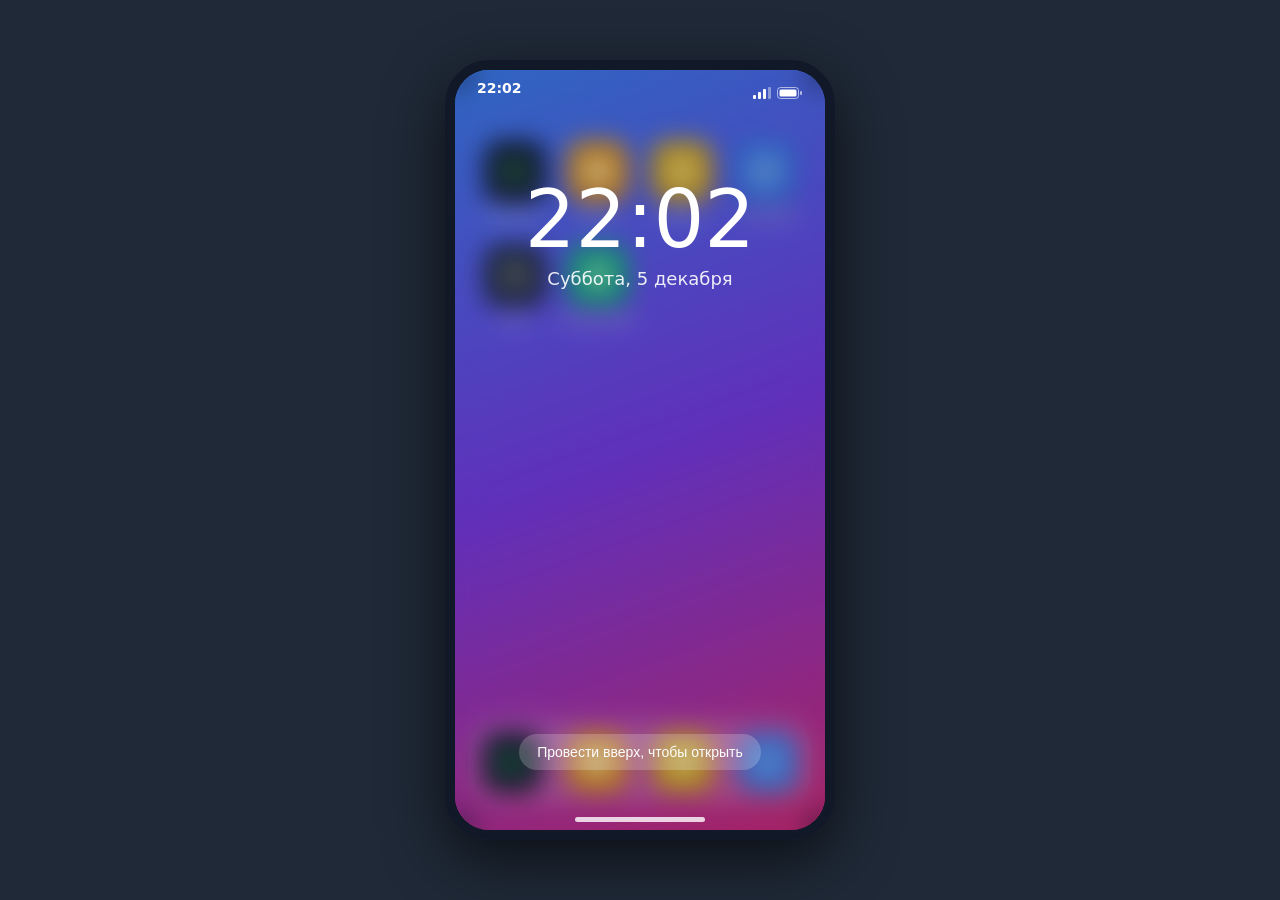
==== index.html @ 3d76ea0f "Rename index (3).html to index.html" ====
<!DOCTYPE html>
<html lang="ru">
<head>
  <meta charset="UTF-8">
  <meta name="viewport" content="width=device-width, initial-scale=1.0, viewport-fit=cover">
  <title>Mini Phone OS</title>
  <link rel="stylesheet" href="style.css">
</head>
<body>
  <div class="phone">
    <div class="screen" id="screen">

      <!-- Строка состояния -->
      <div class="status-bar">
        <span id="status-time">12:00</span>
        <span class="status-icons">
          <svg width="18" height="12" viewBox="0 0 18 12"><rect x="0" y="8" width="3" height="4" rx="1" fill="#fff"/><rect x="5" y="5" width="3" height="7" rx="1" fill="#fff"/><rect x="10" y="2" width="3" height="10" rx="1" fill="#fff"/><rect x="15" y="0" width="3" height="12" rx="1" fill="#fff" opacity="0.4"/></svg>
          <svg width="26" height="12" viewBox="0 0 26 12"><rect x="0.5" y="0.5" width="21" height="11" rx="3" fill="none" stroke="#fff" opacity="0.6"/><rect x="2.5" y="2.5" width="17" height="7" rx="1.5" fill="#fff"/><rect x="23" y="4" width="2" height="4" rx="1" fill="#fff" opacity="0.6"/></svg>
        </span>
      </div>

      <!-- Экран блокировки -->
      <div class="lock-screen" id="lock-screen">
        <div class="lock-time" id="lock-time">12:00</div>
        <div class="lock-date" id="lock-date"></div>
        <button class="unlock-btn" id="unlock-btn">Провести вверх, чтобы открыть</button>
      </div>

      <!-- Домашний экран -->
      <div class="home" id="home">
        <div class="app-grid" id="app-grid"></div>
        <div class="dock" id="dock"></div>
      </div>

      <!-- Приложение на весь экран -->
      <div class="app-view" id="app-view">
        <div class="app-header">
          <button class="back-btn" id="back-btn">‹</button>
          <span id="app-title"></span>
        </div>
        <div class="app-content" id="app-content"></div>
      </div>

      <!-- Жест «домой» -->
      <div class="home-indicator" id="home-indicator"></div>
    </div>
  </div>

  <script src="script.js"></script>
</body>
</html>
---- style.css ----
* { box-sizing: border-box; -webkit-tap-highlight-color: transparent; }

html, body {
  margin: 0;
  height: 100%;
  font-family: -apple-system, system-ui, "Segoe UI", Roboto, sans-serif;
  background: #0b0f1a;
  overflow: hidden;
}

/* Внешний вид телефона на компьютере */
.phone {
  width: 100%;
  height: 100%;
  display: flex;
  align-items: center;
  justify-content: center;
}

.screen {
  position: relative;
  width: 100%;
  height: 100%;
  overflow: hidden;
  background: linear-gradient(160deg, #3b82f6 0%, #7c3aed 50%, #db2777 100%);
  color: #fff;
}

/* Рамка телефона на широком экране */
@media (min-width: 600px) and (min-height: 700px) {
  body { background: #1f2937; }
  .screen {
    width: 390px;
    height: 780px;
    border-radius: 44px;
    border: 10px solid #111827;
    box-shadow: 0 20px 60px rgba(0, 0, 0, 0.6);
  }
}

/* Строка состояния */
.status-icons { display: flex; align-items: center; gap: 6px; }
.status-icons svg { display: block; }

.status-bar {
  position: absolute;
  top: 0; left: 0; right: 0;
  height: 36px;
  padding: 10px 22px 0;
  display: flex;
  justify-content: space-between;
  font-size: 14px;
  font-weight: 600;
  z-index: 50;
  pointer-events: none;
}

/* Экран блокировки */
.lock-screen {
  position: absolute;
  inset: 0;
  display: flex;
  flex-direction: column;
  align-items: center;
  padding-top: 110px;
  background: rgba(15, 23, 42, 0.25);
  backdrop-filter: blur(12px);
  z-index: 40;
  transition: transform 0.4s ease, opacity 0.4s ease;
}
.lock-screen.hidden { transform: translateY(-100%); opacity: 0; pointer-events: none; }

.lock-time { font-size: 80px; font-weight: 300; line-height: 1; }
.lock-date { font-size: 18px; margin-top: 8px; opacity: 0.9; }
.unlock-btn {
  position: absolute;
  bottom: 60px;
  background: rgba(255, 255, 255, 0.2);
  border: none;
  color: #fff;
  padding: 10px 18px;
  border-radius: 20px;
  font-size: 14px;
  cursor: pointer;
}

/* Домашний экран */
.home {
  position: absolute;
  inset: 0;
  padding: 70px 18px 120px;
  z-index: 10;
}

.app-grid {
  display: grid;
  grid-template-columns: repeat(4, 1fr);
  row-gap: 22px;
  justify-items: center;
}

.app {
  background: none;
  border: none;
  color: #fff;
  cursor: pointer;
  display: flex;
  flex-direction: column;
  align-items: center;
  gap: 6px;
  font-size: 12px;
  width: 72px;
}

.app-icon {
  width: 60px;
  height: 60px;
  border-radius: 16px;
  display: flex;
  align-items: center;
  justify-content: center;
  font-size: 28px;
  box-shadow: 0 4px 10px rgba(0, 0, 0, 0.25);
}
.app:active .app-icon { transform: scale(0.92); }

/* Док внизу */
.dock {
  position: absolute;
  left: 14px; right: 14px; bottom: 26px;
  height: 84px;
  display: flex;
  justify-content: space-around;
  align-items: center;
  background: rgba(255, 255, 255, 0.22);
  backdrop-filter: blur(14px);
  border-radius: 28px;
}
.dock .app-icon { width: 58px; height: 58px; }
.dock .app span:last-child { display: none; }

/* Приложение на весь экран */
.app-view {
  position: absolute;
  inset: 0;
  background: #f8fafc;
  color: #0f172a;
  z-index: 20;
  display: flex;
  flex-direction: column;
  transform: translateY(100%);
  transition: transform 0.35s ease;
}
.app-view.open { transform: translateY(0); }

.app-header {
  display: flex;
  align-items: center;
  gap: 8px;
  padding: 44px 16px 12px;
  background: #fff;
  border-bottom: 1px solid #e2e8f0;
  font-size: 18px;
  font-weight: 600;
}

.back-btn {
  background: none;
  border: none;
  font-size: 28px;
  line-height: 1;
  cursor: pointer;
  color: #2563eb;
  padding: 0 6px;
}

.app-content {
  flex: 1;
  overflow-y: auto;
  padding: 16px;
}

/* Элементы приложений */
.list { list-style: none; margin: 0; padding: 0; }
.list li {
  background: #fff;
  padding: 14px;
  border-radius: 12px;
  margin-bottom: 8px;
  cursor: pointer;
  display: flex;
  align-items: center;
  gap: 10px;
}
.list li:active { background: #e2e8f0; }

.terminal-app {
  background: #000;
  color: #4ade80;
  font-family: ui-monospace, Consolas, monospace;
  font-size: 14px;
  min-height: 100%;
  margin: -16px;
  padding: 16px;
  white-space: pre-wrap;
}
.terminal-input {
  background: none;
  border: none;
  outline: none;
  color: #4ade80;
  font: inherit;
  width: 100%;
}

.notes-area {
  width: 100%;
  height: 100%;
  min-height: 70vh;
  border: none;
  outline: none;
  font: inherit;
  font-size: 17px;
  background: transparent;
  resize: none;
}

.about-box { text-align: center; padding-top: 40px; }
.about-box .big { font-size: 64px; }

/* Жест «домой» */
.home-indicator {
  position: absolute;
  bottom: 8px;
  left: 50%;
  transform: translateX(-50%);
  width: 130px;
  height: 5px;
  border-radius: 3px;
  background: rgba(255, 255, 255, 0.8);
  z-index: 60;
  cursor: pointer;
}
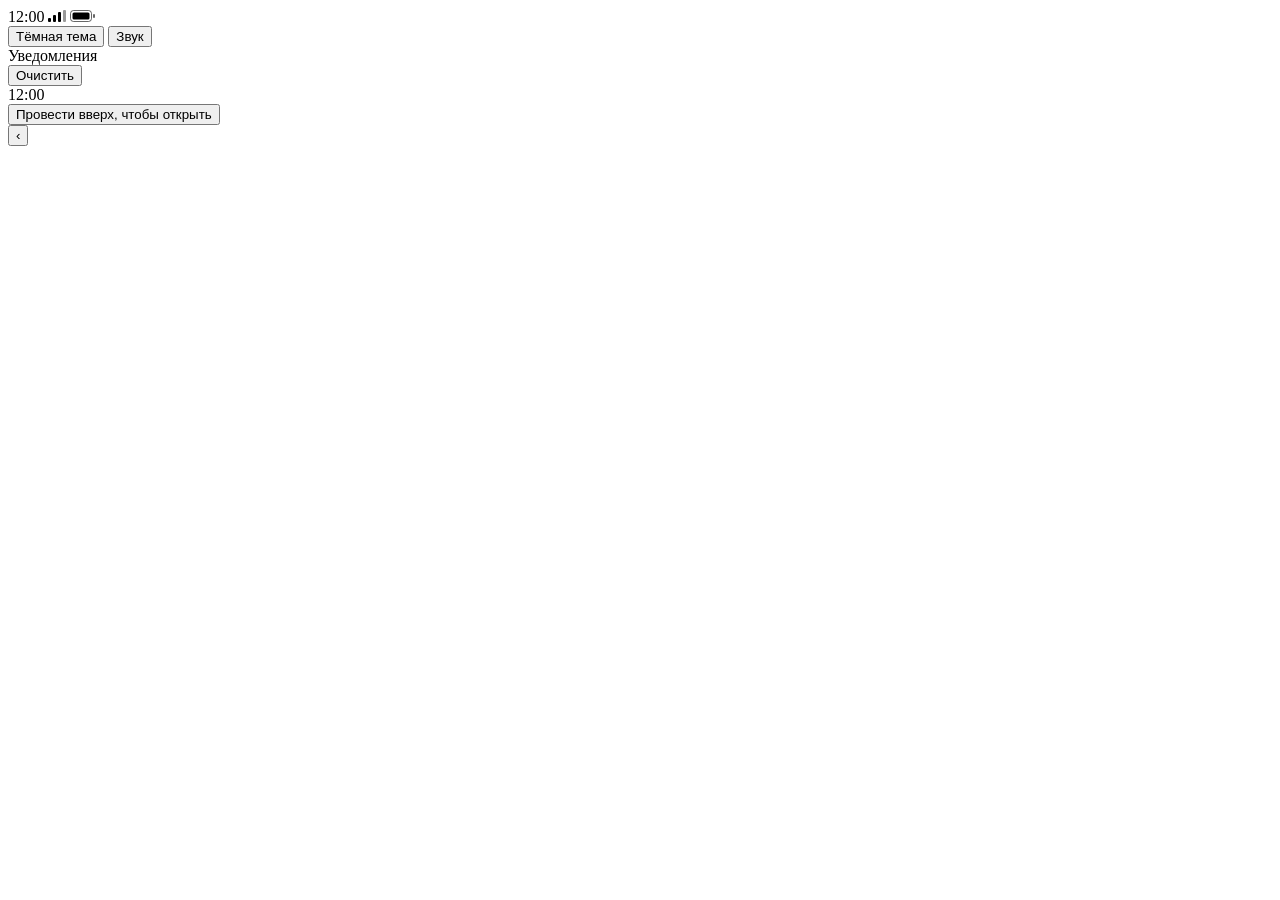
==== commit 18db5601: "Rename index (4).html to index.html" ====
--- a/index.html
+++ b/index.html
@@ -10,13 +10,24 @@
   <div class="phone">
     <div class="screen" id="screen">
 
-      <!-- Строка состояния -->
-      <div class="status-bar">
+      <!-- Строка состояния (потянуть вниз — открыть шторку) -->
+      <div class="status-bar" id="status-bar">
         <span id="status-time">12:00</span>
         <span class="status-icons">
-          <svg width="18" height="12" viewBox="0 0 18 12"><rect x="0" y="8" width="3" height="4" rx="1" fill="#fff"/><rect x="5" y="5" width="3" height="7" rx="1" fill="#fff"/><rect x="10" y="2" width="3" height="10" rx="1" fill="#fff"/><rect x="15" y="0" width="3" height="12" rx="1" fill="#fff" opacity="0.4"/></svg>
-          <svg width="26" height="12" viewBox="0 0 26 12"><rect x="0.5" y="0.5" width="21" height="11" rx="3" fill="none" stroke="#fff" opacity="0.6"/><rect x="2.5" y="2.5" width="17" height="7" rx="1.5" fill="#fff"/><rect x="23" y="4" width="2" height="4" rx="1" fill="#fff" opacity="0.6"/></svg>
+          <svg width="18" height="12" viewBox="0 0 18 12"><rect x="0" y="8" width="3" height="4" rx="1" fill="currentColor"/><rect x="5" y="5" width="3" height="7" rx="1" fill="currentColor"/><rect x="10" y="2" width="3" height="10" rx="1" fill="currentColor"/><rect x="15" y="0" width="3" height="12" rx="1" fill="currentColor" opacity="0.4"/></svg>
+          <svg width="26" height="12" viewBox="0 0 26 12"><rect x="0.5" y="0.5" width="21" height="11" rx="3" fill="none" stroke="currentColor" opacity="0.6"/><rect x="2.5" y="2.5" width="17" height="7" rx="1.5" fill="currentColor"/><rect x="23" y="4" width="2" height="4" rx="1" fill="currentColor" opacity="0.6"/></svg>
         </span>
+      </div>
+
+      <!-- Шторка уведомлений -->
+      <div class="shade" id="shade">
+        <div class="quick">
+          <button class="toggle" id="tg-dark">Тёмная тема</button>
+          <button class="toggle" id="tg-sound">Звук</button>
+        </div>
+        <div class="notif-title">Уведомления</div>
+        <div id="notif-list"></div>
+        <button class="clear-btn" id="clear-notif">Очистить</button>
       </div>
 
       <!-- Экран блокировки -->
@@ -41,7 +52,6 @@
         <div class="app-content" id="app-content"></div>
       </div>
 
-      <!-- Жест «домой» -->
       <div class="home-indicator" id="home-indicator"></div>
     </div>
   </div>
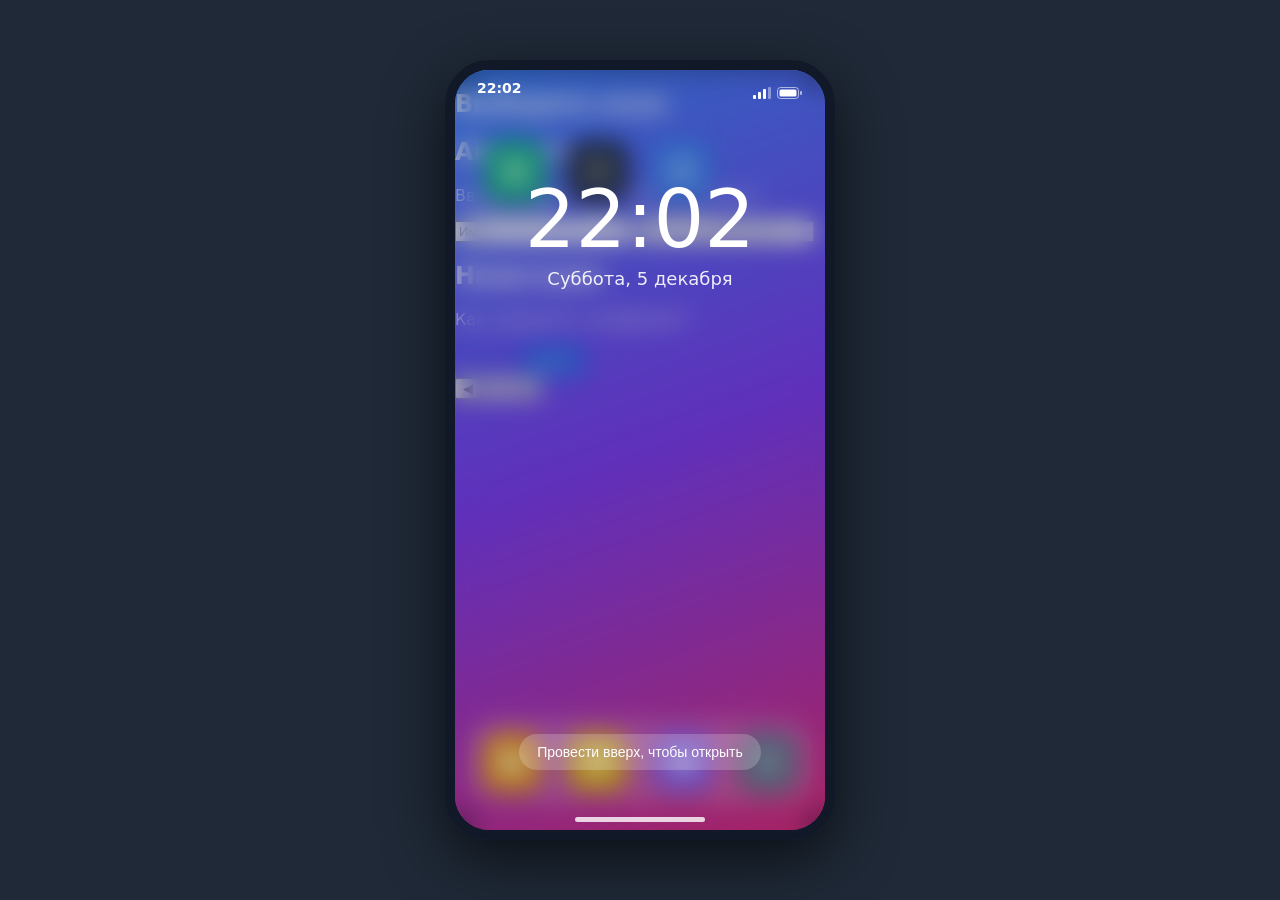
==== commit b66a3161: "Rename index (5).html to index.html" ====
--- a/index.html
+++ b/index.html
@@ -9,6 +9,29 @@
 <body>
   <div class="phone">
     <div class="screen" id="screen">
+
+      <!-- Мастер первого запуска -->
+      <div class="setup" id="setup">
+        <div class="setup-step" data-step="1">
+          <h2>Выберите язык</h2>
+          <div class="choices" id="lang-choices"></div>
+        </div>
+        <div class="setup-step" data-step="2">
+          <h2>Аккаунт</h2>
+          <p>Введите имя. Почта необязательна.</p>
+          <input class="field" id="acc-name" placeholder="Имя">
+          <input class="field" id="acc-mail" placeholder="Почта (необязательно)">
+        </div>
+        <div class="setup-step" data-step="3">
+          <h2>Навигация</h2>
+          <p>Как управлять телефоном?</p>
+          <div class="choices" id="nav-choices"></div>
+        </div>
+        <div class="setup-footer">
+          <button class="btn ghost" id="setup-back">Назад</button>
+          <button class="btn" id="setup-next">Далее</button>
+        </div>
+      </div>
 
       <!-- Строка состояния (потянуть вниз — открыть шторку) -->
       <div class="status-bar" id="status-bar">
@@ -34,6 +57,7 @@
       <div class="lock-screen" id="lock-screen">
         <div class="lock-time" id="lock-time">12:00</div>
         <div class="lock-date" id="lock-date"></div>
+        <div class="lock-hello" id="lock-hello"></div>
         <button class="unlock-btn" id="unlock-btn">Провести вверх, чтобы открыть</button>
       </div>
 
@@ -41,6 +65,11 @@
       <div class="home" id="home">
         <div class="app-grid" id="app-grid"></div>
         <div class="dock" id="dock"></div>
+      </div>
+
+      <!-- Недавние приложения -->
+      <div class="recents" id="recents">
+        <div class="recents-list" id="recents-list"></div>
       </div>
 
       <!-- Приложение на весь экран -->
@@ -52,7 +81,15 @@
         <div class="app-content" id="app-content"></div>
       </div>
 
+      <!-- Жесты: полоска внизу -->
       <div class="home-indicator" id="home-indicator"></div>
+
+      <!-- Навигация из трёх кнопок -->
+      <div class="navbar" id="navbar">
+        <button class="nav-btn" id="nav-back" aria-label="Назад">◀</button>
+        <button class="nav-btn" id="nav-home" aria-label="Домой">●</button>
+        <button class="nav-btn" id="nav-recent" aria-label="Недавние">■</button>
+      </div>
     </div>
   </div>
 
--- a/style.css
+++ b/style.css
@@ -0,0 +1,312 @@
+* { box-sizing: border-box; -webkit-tap-highlight-color: transparent; }
+
+:root {
+  --bg-screen: linear-gradient(160deg, #3b82f6 0%, #7c3aed 50%, #db2777 100%);
+  --fg: #fff;
+  --panel: #f8fafc;
+  --panel-text: #0f172a;
+  --card: #fff;
+  --line: #e2e8f0;
+  --accent: #2563eb;
+  --shade: rgba(248, 250, 252, 0.97);
+  --shade-text: #0f172a;
+}
+
+/* Тёмная тема */
+body.dark {
+  --bg-screen: linear-gradient(160deg, #0f172a 0%, #1e1b4b 60%, #3b0764 100%);
+  --panel: #0f172a;
+  --panel-text: #e2e8f0;
+  --card: #1e293b;
+  --line: #334155;
+  --accent: #60a5fa;
+  --shade: rgba(15, 23, 42, 0.97);
+  --shade-text: #e2e8f0;
+}
+
+html, body {
+  margin: 0;
+  height: 100%;
+  font-family: -apple-system, system-ui, "Segoe UI", Roboto, sans-serif;
+  background: #0b0f1a;
+  overflow: hidden;
+}
+
+.phone { width: 100%; height: 100%; display: flex; align-items: center; justify-content: center; }
+
+.screen {
+  position: relative;
+  width: 100%;
+  height: 100%;
+  overflow: hidden;
+  background: var(--bg-screen);
+  color: var(--fg);
+}
+
+@media (min-width: 600px) and (min-height: 700px) {
+  body { background: #1f2937; }
+  .screen {
+    width: 390px;
+    height: 780px;
+    border-radius: 44px;
+    border: 10px solid #111827;
+    box-shadow: 0 20px 60px rgba(0, 0, 0, 0.6);
+  }
+}
+
+/* Строка состояния */
+.status-bar {
+  position: absolute;
+  top: 0; left: 0; right: 0;
+  height: 36px;
+  padding: 10px 22px 0;
+  display: flex;
+  justify-content: space-between;
+  font-size: 14px;
+  font-weight: 600;
+  z-index: 70;
+  cursor: grab;
+  user-select: none;
+  touch-action: none;
+}
+.status-icons { display: flex; align-items: center; gap: 6px; }
+.status-icons svg { display: block; }
+
+/* Шторка */
+.shade {
+  position: absolute;
+  top: 0; left: 0; right: 0;
+  max-height: 85%;
+  overflow-y: auto;
+  padding: 44px 16px 16px;
+  background: var(--shade);
+  color: var(--shade-text);
+  border-radius: 0 0 22px 22px;
+  z-index: 65;
+  transform: translateY(-105%);
+  transition: transform 0.3s ease;
+  box-shadow: 0 10px 30px rgba(0, 0, 0, 0.35);
+}
+.shade.open { transform: translateY(0); }
+
+.quick { display: flex; gap: 10px; margin-bottom: 14px; }
+.toggle {
+  flex: 1;
+  padding: 12px;
+  border: none;
+  border-radius: 14px;
+  background: var(--card);
+  color: var(--shade-text);
+  font-size: 14px;
+  cursor: pointer;
+}
+.toggle.on { background: var(--accent); color: #fff; }
+
+.notif-title { font-weight: 600; margin: 8px 0; }
+.notif {
+  background: var(--card);
+  border-radius: 12px;
+  padding: 10px 12px;
+  margin-bottom: 8px;
+  font-size: 14px;
+}
+.notif b { display: block; margin-bottom: 2px; }
+.clear-btn {
+  width: 100%;
+  padding: 10px;
+  border: none;
+  border-radius: 12px;
+  background: var(--card);
+  color: var(--shade-text);
+  cursor: pointer;
+}
+
+/* Экран блокировки */
+.lock-screen {
+  position: absolute;
+  inset: 0;
+  display: flex;
+  flex-direction: column;
+  align-items: center;
+  padding-top: 110px;
+  background: rgba(15, 23, 42, 0.25);
+  backdrop-filter: blur(12px);
+  z-index: 40;
+  transition: transform 0.4s ease, opacity 0.4s ease;
+}
+.lock-screen.hidden { transform: translateY(-100%); opacity: 0; pointer-events: none; }
+.lock-time { font-size: 80px; font-weight: 300; line-height: 1; }
+.lock-date { font-size: 18px; margin-top: 8px; opacity: 0.9; }
+.unlock-btn {
+  position: absolute;
+  bottom: 60px;
+  background: rgba(255, 255, 255, 0.2);
+  border: none;
+  color: #fff;
+  padding: 10px 18px;
+  border-radius: 20px;
+  font-size: 14px;
+  cursor: pointer;
+}
+
+/* Домашний экран */
+.home { position: absolute; inset: 0; padding: 70px 18px 120px; z-index: 10; }
+.app-grid { display: grid; grid-template-columns: repeat(4, 1fr); row-gap: 22px; justify-items: center; }
+
+.app {
+  background: none;
+  border: none;
+  color: #fff;
+  cursor: pointer;
+  display: flex;
+  flex-direction: column;
+  align-items: center;
+  gap: 6px;
+  font-size: 12px;
+  width: 72px;
+}
+.app-icon {
+  width: 60px;
+  height: 60px;
+  border-radius: 16px;
+  display: flex;
+  align-items: center;
+  justify-content: center;
+  box-shadow: 0 4px 10px rgba(0, 0, 0, 0.25);
+}
+.app:active .app-icon { transform: scale(0.92); }
+
+.dock {
+  position: absolute;
+  left: 14px; right: 14px; bottom: 26px;
+  height: 84px;
+  display: flex;
+  justify-content: space-around;
+  align-items: center;
+  background: rgba(255, 255, 255, 0.22);
+  backdrop-filter: blur(14px);
+  border-radius: 28px;
+}
+.dock .app-icon { width: 58px; height: 58px; }
+.dock .app span { display: none; }
+
+/* Приложение на весь экран */
+.app-view {
+  position: absolute;
+  inset: 0;
+  background: var(--panel);
+  color: var(--panel-text);
+  z-index: 20;
+  display: flex;
+  flex-direction: column;
+  transform: translateY(100%);
+  transition: transform 0.35s ease;
+}
+.app-view.open { transform: translateY(0); }
+
+.app-header {
+  display: flex;
+  align-items: center;
+  gap: 8px;
+  padding: 44px 16px 12px;
+  background: var(--card);
+  border-bottom: 1px solid var(--line);
+  font-size: 18px;
+  font-weight: 600;
+}
+.back-btn {
+  background: none;
+  border: none;
+  font-size: 28px;
+  line-height: 1;
+  cursor: pointer;
+  color: var(--accent);
+  padding: 0 6px;
+}
+.app-content { flex: 1; overflow-y: auto; padding: 16px; }
+
+/* Списки и карточки */
+.list { list-style: none; margin: 0; padding: 0; }
+.list li, .card {
+  background: var(--card);
+  padding: 14px;
+  border-radius: 12px;
+  margin-bottom: 8px;
+  cursor: pointer;
+  display: flex;
+  align-items: center;
+  justify-content: space-between;
+  gap: 10px;
+}
+.list li:active { opacity: 0.8; }
+.card small { display: block; opacity: 0.7; }
+.btn {
+  border: none;
+  border-radius: 10px;
+  padding: 8px 12px;
+  background: var(--accent);
+  color: #fff;
+  cursor: pointer;
+  font-size: 13px;
+  white-space: nowrap;
+}
+.btn.ghost { background: transparent; color: var(--accent); border: 1px solid var(--accent); }
+
+.settings-row {
+  background: var(--card);
+  border-radius: 12px;
+  padding: 14px;
+  margin-bottom: 8px;
+  display: flex;
+  justify-content: space-between;
+  align-items: center;
+}
+
+.notes-area {
+  width: 100%;
+  min-height: 70vh;
+  border: none;
+  outline: none;
+  font: inherit;
+  font-size: 17px;
+  background: transparent;
+  color: inherit;
+  resize: none;
+}
+
+.about-box { text-align: center; padding-top: 40px; }
+.about-box .big { font-size: 64px; }
+
+.app-frame {
+  width: 100%;
+  height: 100%;
+  min-height: 70vh;
+  border: none;
+  border-radius: 12px;
+  background: #fff;
+}
+
+.calc-display { text-align: right; font-size: 40px; padding: 12px; }
+.calc-grid { display: grid; grid-template-columns: repeat(4, 1fr); gap: 8px; }
+.calc-grid button {
+  padding: 18px;
+  font-size: 20px;
+  border: none;
+  border-radius: 12px;
+  background: var(--card);
+  color: var(--panel-text);
+  cursor: pointer;
+}
+
+.home-indicator {
+  position: absolute;
+  bottom: 8px;
+  left: 50%;
+  transform: translateX(-50%);
+  width: 130px;
+  height: 5px;
+  border-radius: 3px;
+  background: rgba(255, 255, 255, 0.8);
+  z-index: 80;
+  cursor: pointer;
+}
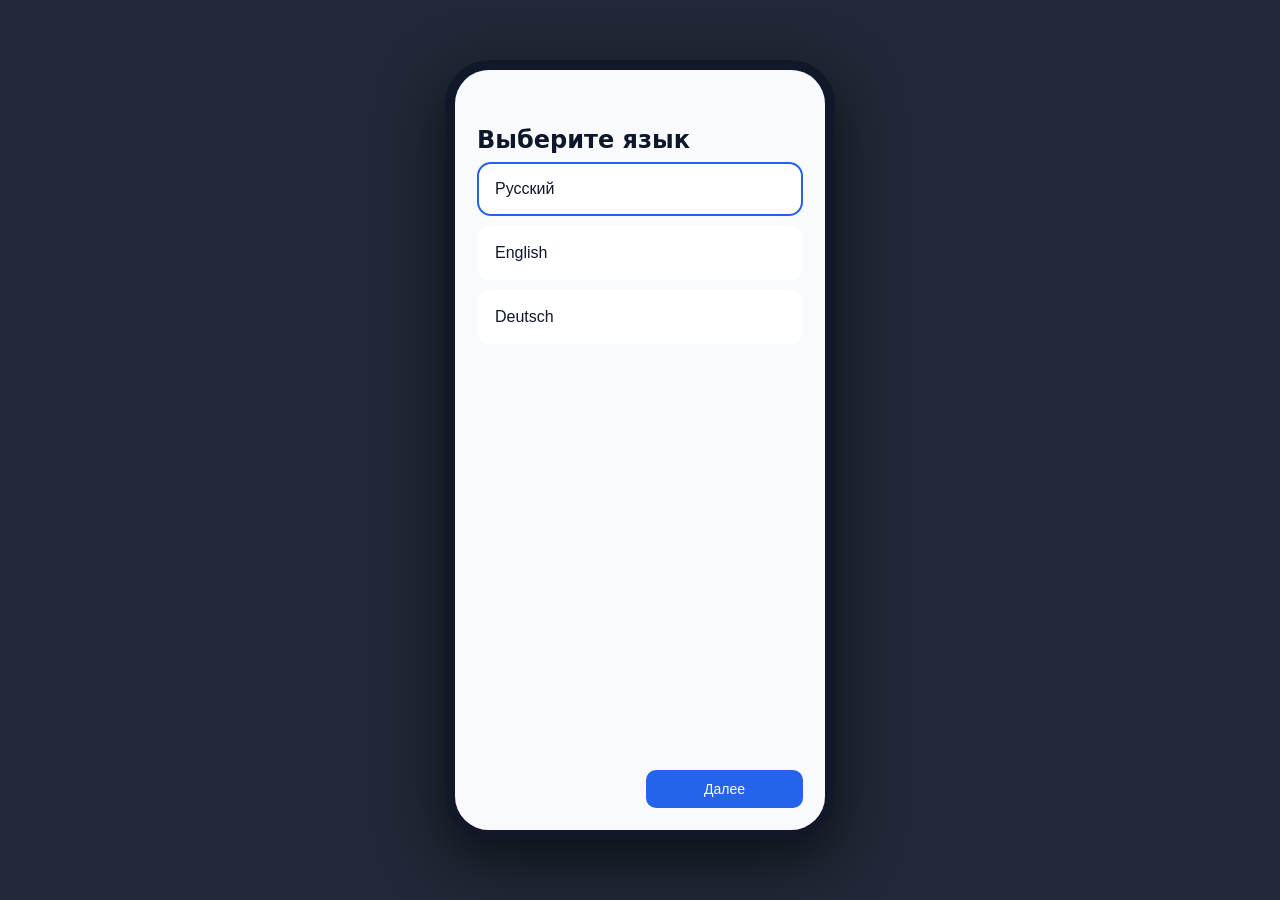
==== commit 5f766ea8: "Add files via upload" ====
--- a/index.html
+++ b/index.html
@@ -3,12 +3,16 @@
 <head>
   <meta charset="UTF-8">
   <meta name="viewport" content="width=device-width, initial-scale=1.0, viewport-fit=cover">
+  <meta name="theme-color" content="#0b0f1a">
   <title>Mini Phone OS</title>
   <link rel="stylesheet" href="style.css">
 </head>
 <body>
   <div class="phone">
     <div class="screen" id="screen">
+
+      <!-- Фон (обои) -->
+      <div class="wallpaper" id="wallpaper"></div>
 
       <!-- Мастер первого запуска -->
       <div class="setup" id="setup">
@@ -33,20 +37,24 @@
         </div>
       </div>
 
-      <!-- Строка состояния (потянуть вниз — открыть шторку) -->
+      <!-- Статус-бар -->
       <div class="status-bar" id="status-bar">
         <span id="status-time">12:00</span>
         <span class="status-icons">
+          <span id="net-icon" class="net-text">—</span>
           <svg width="18" height="12" viewBox="0 0 18 12"><rect x="0" y="8" width="3" height="4" rx="1" fill="currentColor"/><rect x="5" y="5" width="3" height="7" rx="1" fill="currentColor"/><rect x="10" y="2" width="3" height="10" rx="1" fill="currentColor"/><rect x="15" y="0" width="3" height="12" rx="1" fill="currentColor" opacity="0.4"/></svg>
-          <svg width="26" height="12" viewBox="0 0 26 12"><rect x="0.5" y="0.5" width="21" height="11" rx="3" fill="none" stroke="currentColor" opacity="0.6"/><rect x="2.5" y="2.5" width="17" height="7" rx="1.5" fill="currentColor"/><rect x="23" y="4" width="2" height="4" rx="1" fill="currentColor" opacity="0.6"/></svg>
+          <span id="batt-text">—</span>
+          <svg width="26" height="12" viewBox="0 0 26 12"><rect x="0.5" y="0.5" width="21" height="11" rx="3" fill="none" stroke="currentColor" opacity="0.6"/><rect id="batt-fill" x="2.5" y="2.5" width="17" height="7" rx="1.5" fill="currentColor"/><rect x="23" y="4" width="2" height="4" rx="1" fill="currentColor" opacity="0.6"/></svg>
         </span>
       </div>
 
-      <!-- Шторка уведомлений -->
-      <div class="shade" id="shade">
-        <div class="quick">
-          <button class="toggle" id="tg-dark">Тёмная тема</button>
-          <button class="toggle" id="tg-sound">Звук</button>
+      <!-- Быстрые настройки (свайп сверху вниз) -->
+      <div class="quick" id="quick">
+        <div class="quick-tiles">
+          <button class="tile" id="tile-net"><b>Сеть</b><small id="tile-net-text">—</small></button>
+          <button class="tile" id="tile-dark"><b>Тема</b><small id="tile-dark-text">Светлая</small></button>
+          <button class="tile" id="tile-sound"><b>Звук</b><small id="tile-sound-text">Вкл</small></button>
+          <button class="tile" id="tile-full"><b>Полный экран</b><small id="tile-full-text">Выкл</small></button>
         </div>
         <div class="notif-title">Уведомления</div>
         <div id="notif-list"></div>
@@ -58,11 +66,15 @@
         <div class="lock-time" id="lock-time">12:00</div>
         <div class="lock-date" id="lock-date"></div>
         <div class="lock-hello" id="lock-hello"></div>
-        <button class="unlock-btn" id="unlock-btn">Провести вверх, чтобы открыть</button>
+        <div class="swipe-hint">Проведите вверх, чтобы открыть</div>
       </div>
 
       <!-- Домашний экран -->
       <div class="home" id="home">
+        <div class="widget" id="widget">
+          <div class="widget-time" id="widget-time">12:00</div>
+          <div class="widget-date" id="widget-date"></div>
+        </div>
         <div class="app-grid" id="app-grid"></div>
         <div class="dock" id="dock"></div>
       </div>
--- a/style.css
+++ b/style.css
@@ -1,20 +1,19 @@
 * { box-sizing: border-box; -webkit-tap-highlight-color: transparent; }
 
 :root {
-  --bg-screen: linear-gradient(160deg, #3b82f6 0%, #7c3aed 50%, #db2777 100%);
+  --wallpaper: linear-gradient(160deg, #3b82f6 0%, #7c3aed 50%, #db2777 100%);
   --fg: #fff;
   --panel: #f8fafc;
   --panel-text: #0f172a;
-  --card: #fff;
+  --card: #ffffff;
   --line: #e2e8f0;
   --accent: #2563eb;
   --shade: rgba(248, 250, 252, 0.97);
   --shade-text: #0f172a;
-}
-
-/* Тёмная тема */
+  --ease: cubic-bezier(0.2, 0.8, 0.2, 1);
+}
+
 body.dark {
-  --bg-screen: linear-gradient(160deg, #0f172a 0%, #1e1b4b 60%, #3b0764 100%);
   --panel: #0f172a;
   --panel-text: #e2e8f0;
   --card: #1e293b;
@@ -26,10 +25,13 @@
 
 html, body {
   margin: 0;
+  width: 100%;
   height: 100%;
+  min-height: 100%;
   font-family: -apple-system, system-ui, "Segoe UI", Roboto, sans-serif;
   background: #0b0f1a;
   overflow: hidden;
+  overscroll-behavior: none;
 }
 
 .phone { width: 100%; height: 100%; display: flex; align-items: center; justify-content: center; }
@@ -38,14 +40,17 @@
   position: relative;
   width: 100%;
   height: 100%;
+  height: 100dvh;
   overflow: hidden;
-  background: var(--bg-screen);
   color: var(--fg);
-}
-
+  touch-action: manipulation;
+  isolation: isolate;
+}
+
+/* Корпус телефона только на широком экране. В полноэкранном режиме и на телефоне — без рамки. */
 @media (min-width: 600px) and (min-height: 700px) {
-  body { background: #1f2937; }
-  .screen {
+  body:not(.fullscreen) { background: #1f2937; }
+  body:not(.fullscreen) .screen {
     width: 390px;
     height: 780px;
     border-radius: 44px;
@@ -54,61 +59,117 @@
   }
 }
 
-/* Строка состояния */
+/* ---------- Обои ---------- */
+.wallpaper {
+  position: absolute;
+  inset: 0;
+  background: var(--wallpaper) center / cover no-repeat;
+  transition: background 0.4s var(--ease);
+}
+.screen.dark-wallpaper .wallpaper::after { content: ""; position: absolute; inset: 0; background: rgba(0,0,0,0.25); }
+
+/* ---------- Мастер первого запуска ---------- */
+.setup {
+  position: absolute;
+  inset: 0;
+  z-index: 100;
+  background: var(--panel);
+  color: var(--panel-text);
+  display: none;
+  flex-direction: column;
+  padding: 56px 22px 22px;
+}
+.setup.open { display: flex; }
+.setup-step { display: none; flex: 1; }
+.setup-step.active { display: block; animation: fadeUp 0.35s var(--ease); }
+.setup h2 { margin: 0 0 8px; }
+.setup p { opacity: 0.7; }
+.choices { display: flex; flex-direction: column; gap: 10px; }
+.choice {
+  background: var(--card);
+  border: 2px solid transparent;
+  border-radius: 14px;
+  padding: 16px;
+  text-align: left;
+  font-size: 16px;
+  color: var(--panel-text);
+  cursor: pointer;
+  transition: border-color 0.2s;
+}
+.choice.selected { border-color: var(--accent); }
+.field {
+  width: 100%;
+  padding: 14px;
+  margin-top: 10px;
+  border: 1px solid var(--line);
+  border-radius: 12px;
+  background: var(--card);
+  color: var(--panel-text);
+  font-size: 16px;
+}
+.setup-footer { display: flex; justify-content: space-between; gap: 10px; }
+.setup-footer .btn { flex: 1; }
+
+@keyframes fadeUp { from { opacity: 0; transform: translateY(12px); } to { opacity: 1; transform: none; } }
+
+/* ---------- Статус-бар ---------- */
 .status-bar {
   position: absolute;
   top: 0; left: 0; right: 0;
-  height: 36px;
-  padding: 10px 22px 0;
+  height: calc(36px + env(safe-area-inset-top, 0px));
+  padding: calc(10px + env(safe-area-inset-top, 0px)) 22px 0;
   display: flex;
   justify-content: space-between;
   font-size: 14px;
   font-weight: 600;
   z-index: 70;
-  cursor: grab;
   user-select: none;
   touch-action: none;
+  cursor: grab;
 }
 .status-icons { display: flex; align-items: center; gap: 6px; }
 .status-icons svg { display: block; }
-
-/* Шторка */
-.shade {
+.net-text, #batt-text { font-size: 12px; font-weight: 600; }
+
+/* ---------- Быстрые настройки ---------- */
+.quick {
   position: absolute;
   top: 0; left: 0; right: 0;
-  max-height: 85%;
+  max-height: 88%;
   overflow-y: auto;
-  padding: 44px 16px 16px;
+  padding: 44px 14px 16px;
   background: var(--shade);
   color: var(--shade-text);
-  border-radius: 0 0 22px 22px;
+  border-radius: 0 0 26px 26px;
   z-index: 65;
   transform: translateY(-105%);
-  transition: transform 0.3s ease;
+  transition: transform 0.35s var(--ease);
   box-shadow: 0 10px 30px rgba(0, 0, 0, 0.35);
 }
-.shade.open { transform: translateY(0); }
-
-.quick { display: flex; gap: 10px; margin-bottom: 14px; }
-.toggle {
-  flex: 1;
-  padding: 12px;
-  border: none;
-  border-radius: 14px;
+.quick.open { transform: translateY(0); }
+.quick-tiles { display: grid; grid-template-columns: 1fr 1fr; gap: 10px; margin-bottom: 14px; }
+.tile {
+  text-align: left;
+  border: none;
+  border-radius: 16px;
+  padding: 14px;
   background: var(--card);
   color: var(--shade-text);
-  font-size: 14px;
-  cursor: pointer;
-}
-.toggle.on { background: var(--accent); color: #fff; }
-
+  cursor: pointer;
+  transition: transform 0.15s var(--ease), background 0.2s;
+}
+.tile:active { transform: scale(0.96); }
+.tile.on { background: var(--accent); color: #fff; }
+.tile b { display: block; font-size: 15px; }
+.tile small { opacity: 0.8; font-size: 12px; }
 .notif-title { font-weight: 600; margin: 8px 0; }
 .notif {
   background: var(--card);
   border-radius: 12px;
   padding: 10px 12px;
-  margin-bottom: 8px;
+  margin-bottom: calc(8px + env(safe-area-inset-bottom, 0px));
   font-size: 14px;
+  animation: fadeUp 0.3s var(--ease);
 }
 .notif b { display: block; margin-bottom: 2px; }
 .clear-btn {
@@ -121,7 +182,7 @@
   cursor: pointer;
 }
 
-/* Экран блокировки */
+/* ---------- Экран блокировки ---------- */
 .lock-screen {
   position: absolute;
   inset: 0;
@@ -130,29 +191,40 @@
   align-items: center;
   padding-top: 110px;
   background: rgba(15, 23, 42, 0.25);
-  backdrop-filter: blur(12px);
+  backdrop-filter: blur(14px);
+  -webkit-backdrop-filter: blur(14px);
   z-index: 40;
-  transition: transform 0.4s ease, opacity 0.4s ease;
-}
+  transition: transform 0.45s var(--ease), opacity 0.45s var(--ease);
+}
+.lock-screen.dragging { transition: none; }
 .lock-screen.hidden { transform: translateY(-100%); opacity: 0; pointer-events: none; }
-.lock-time { font-size: 80px; font-weight: 300; line-height: 1; }
+.lock-time { font-size: 84px; font-weight: 300; line-height: 1; letter-spacing: -2px; }
 .lock-date { font-size: 18px; margin-top: 8px; opacity: 0.9; }
-.unlock-btn {
-  position: absolute;
-  bottom: 60px;
-  background: rgba(255, 255, 255, 0.2);
-  border: none;
-  color: #fff;
-  padding: 10px 18px;
-  border-radius: 20px;
-  font-size: 14px;
-  cursor: pointer;
-}
-
-/* Домашний экран */
-.home { position: absolute; inset: 0; padding: 70px 18px 120px; z-index: 10; }
-.app-grid { display: grid; grid-template-columns: repeat(4, 1fr); row-gap: 22px; justify-items: center; }
-
+.lock-hello { font-size: 15px; margin-top: 10px; opacity: 0.85; }
+.swipe-hint {
+  position: absolute;
+  bottom: 70px;
+  font-size: 13px;
+  opacity: 0.8;
+  animation: pulse 2s ease-in-out infinite;
+}
+@keyframes pulse { 0%, 100% { opacity: 0.5; } 50% { opacity: 1; } }
+
+/* ---------- Домашний экран ---------- */
+.home { position: absolute; inset: 0; padding: calc(60px + env(safe-area-inset-top, 0px)) 16px calc(120px + env(safe-area-inset-bottom, 0px)); z-index: 10; }
+.widget {
+  background: rgba(255, 255, 255, 0.18);
+  backdrop-filter: blur(10px);
+  -webkit-backdrop-filter: blur(10px);
+  border-radius: 22px;
+  padding: 14px 18px;
+  margin-bottom: 18px;
+  text-align: left;
+}
+.widget-time { font-size: 40px; font-weight: 300; line-height: 1; }
+.widget-date { font-size: 14px; opacity: 0.9; margin-top: 4px; }
+
+.app-grid { display: grid; grid-template-columns: repeat(4, 1fr); row-gap: 20px; justify-items: center; }
 .app {
   background: none;
   border: none;
@@ -173,24 +245,56 @@
   align-items: center;
   justify-content: center;
   box-shadow: 0 4px 10px rgba(0, 0, 0, 0.25);
-}
-.app:active .app-icon { transform: scale(0.92); }
+  transition: transform 0.15s var(--ease);
+}
+.app:active .app-icon { transform: scale(0.88); }
+.app span { text-shadow: 0 1px 3px rgba(0,0,0,0.4); }
 
 .dock {
   position: absolute;
-  left: 14px; right: 14px; bottom: 26px;
+  left: 12px; right: 12px; bottom: calc(22px + env(safe-area-inset-bottom, 0px));
   height: 84px;
   display: flex;
   justify-content: space-around;
   align-items: center;
   background: rgba(255, 255, 255, 0.22);
-  backdrop-filter: blur(14px);
+  backdrop-filter: blur(16px);
+  -webkit-backdrop-filter: blur(16px);
   border-radius: 28px;
 }
 .dock .app-icon { width: 58px; height: 58px; }
 .dock .app span { display: none; }
 
-/* Приложение на весь экран */
+/* ---------- Недавние ---------- */
+.recents {
+  position: absolute;
+  inset: 0;
+  background: rgba(15, 23, 42, 0.6);
+  backdrop-filter: blur(12px);
+  -webkit-backdrop-filter: blur(12px);
+  z-index: 55;
+  opacity: 0;
+  pointer-events: none;
+  padding: 60px 20px 110px;
+  overflow-y: auto;
+  transition: opacity 0.3s var(--ease);
+}
+.recents.open { opacity: 1; pointer-events: auto; }
+.recents-list { display: flex; flex-direction: column; gap: 14px; }
+.recent-card {
+  background: var(--card);
+  color: var(--panel-text);
+  border-radius: 16px;
+  padding: 16px;
+  cursor: pointer;
+  font-weight: 600;
+  transform: translateY(20px);
+  opacity: 0;
+  animation: cardIn 0.35s var(--ease) forwards;
+}
+@keyframes cardIn { to { transform: none; opacity: 1; } }
+
+/* ---------- Приложение на весь экран ---------- */
 .app-view {
   position: absolute;
   inset: 0;
@@ -199,16 +303,17 @@
   z-index: 20;
   display: flex;
   flex-direction: column;
-  transform: translateY(100%);
-  transition: transform 0.35s ease;
-}
-.app-view.open { transform: translateY(0); }
-
+  transform: translateY(100%) scale(0.96);
+  opacity: 0;
+  border-radius: 0;
+  transition: transform 0.4s var(--ease), opacity 0.3s var(--ease);
+}
+.app-view.open { transform: none; opacity: 1; }
 .app-header {
   display: flex;
   align-items: center;
   gap: 8px;
-  padding: 44px 16px 12px;
+  padding: calc(44px + env(safe-area-inset-top, 0px)) 16px 12px;
   background: var(--card);
   border-bottom: 1px solid var(--line);
   font-size: 18px;
@@ -224,8 +329,9 @@
   padding: 0 6px;
 }
 .app-content { flex: 1; overflow-y: auto; padding: 16px; }
-
-/* Списки и карточки */
+.app-view.open .app-content { animation: fadeUp 0.35s var(--ease); }
+
+/* ---------- Списки, карточки, кнопки ---------- */
 .list { list-style: none; margin: 0; padding: 0; }
 .list li, .card {
   background: var(--card);
@@ -243,15 +349,14 @@
 .btn {
   border: none;
   border-radius: 10px;
-  padding: 8px 12px;
+  padding: 10px 14px;
   background: var(--accent);
   color: #fff;
   cursor: pointer;
-  font-size: 13px;
+  font-size: 14px;
   white-space: nowrap;
 }
 .btn.ghost { background: transparent; color: var(--accent); border: 1px solid var(--accent); }
-
 .settings-row {
   background: var(--card);
   border-radius: 12px;
@@ -260,8 +365,8 @@
   display: flex;
   justify-content: space-between;
   align-items: center;
-}
-
+  gap: 10px;
+}
 .notes-area {
   width: 100%;
   min-height: 70vh;
@@ -273,19 +378,8 @@
   color: inherit;
   resize: none;
 }
-
 .about-box { text-align: center; padding-top: 40px; }
 .about-box .big { font-size: 64px; }
-
-.app-frame {
-  width: 100%;
-  height: 100%;
-  min-height: 70vh;
-  border: none;
-  border-radius: 12px;
-  background: #fff;
-}
-
 .calc-display { text-align: right; font-size: 40px; padding: 12px; }
 .calc-grid { display: grid; grid-template-columns: repeat(4, 1fr); gap: 8px; }
 .calc-grid button {
@@ -298,6 +392,49 @@
   cursor: pointer;
 }
 
+/* Браузер */
+.browser-bar { display: flex; gap: 8px; margin-bottom: 10px; }
+.browser-bar input {
+  flex: 1;
+  padding: 10px;
+  border-radius: 12px;
+  border: 1px solid var(--line);
+  background: var(--card);
+  color: var(--panel-text);
+  font-size: 15px;
+}
+.browser-note { font-size: 13px; opacity: 0.7; margin: 6px 0; }
+.app-frame {
+  width: 100%;
+  height: calc(100% - 80px);
+  min-height: 60vh;
+  border: none;
+  border-radius: 12px;
+  background: #fff;
+}
+
+/* Галерея */
+.gallery { display: grid; grid-template-columns: repeat(3, 1fr); gap: 6px; }
+.gallery img {
+  width: 100%;
+  aspect-ratio: 1;
+  object-fit: cover;
+  border-radius: 10px;
+  cursor: pointer;
+}
+.photo-view { text-align: center; }
+.photo-view img { max-width: 100%; border-radius: 12px; }
+.wallpaper-choices { display: flex; gap: 10px; flex-wrap: wrap; margin: 10px 0; }
+.wallpaper-choices button {
+  width: 64px;
+  height: 64px;
+  border-radius: 14px;
+  border: 2px solid transparent;
+  cursor: pointer;
+}
+.wallpaper-choices button.selected { border-color: var(--accent); }
+
+/* ---------- Навигация: жесты ---------- */
 .home-indicator {
   position: absolute;
   bottom: 8px;
@@ -306,7 +443,32 @@
   width: 130px;
   height: 5px;
   border-radius: 3px;
-  background: rgba(255, 255, 255, 0.8);
+  background: rgba(255, 255, 255, 0.85);
   z-index: 80;
   cursor: pointer;
 }
+
+/* ---------- Навигация: три кнопки ---------- */
+.navbar {
+  position: absolute;
+  left: 0; right: 0; bottom: 0;
+  height: calc(48px + env(safe-area-inset-bottom, 0px));
+  padding-bottom: env(safe-area-inset-bottom, 0px);
+  display: none;
+  justify-content: space-around;
+  align-items: center;
+  background: rgba(0, 0, 0, 0.35);
+  z-index: 85;
+}
+.screen.buttons .navbar { display: flex; }
+.screen.buttons .home-indicator { display: none; }
+.screen.buttons .home { padding-bottom: 150px; }
+.nav-btn {
+  background: none;
+  border: none;
+  color: #fff;
+  font-size: 18px;
+  width: 64px;
+  height: 48px;
+  cursor: pointer;
+}
